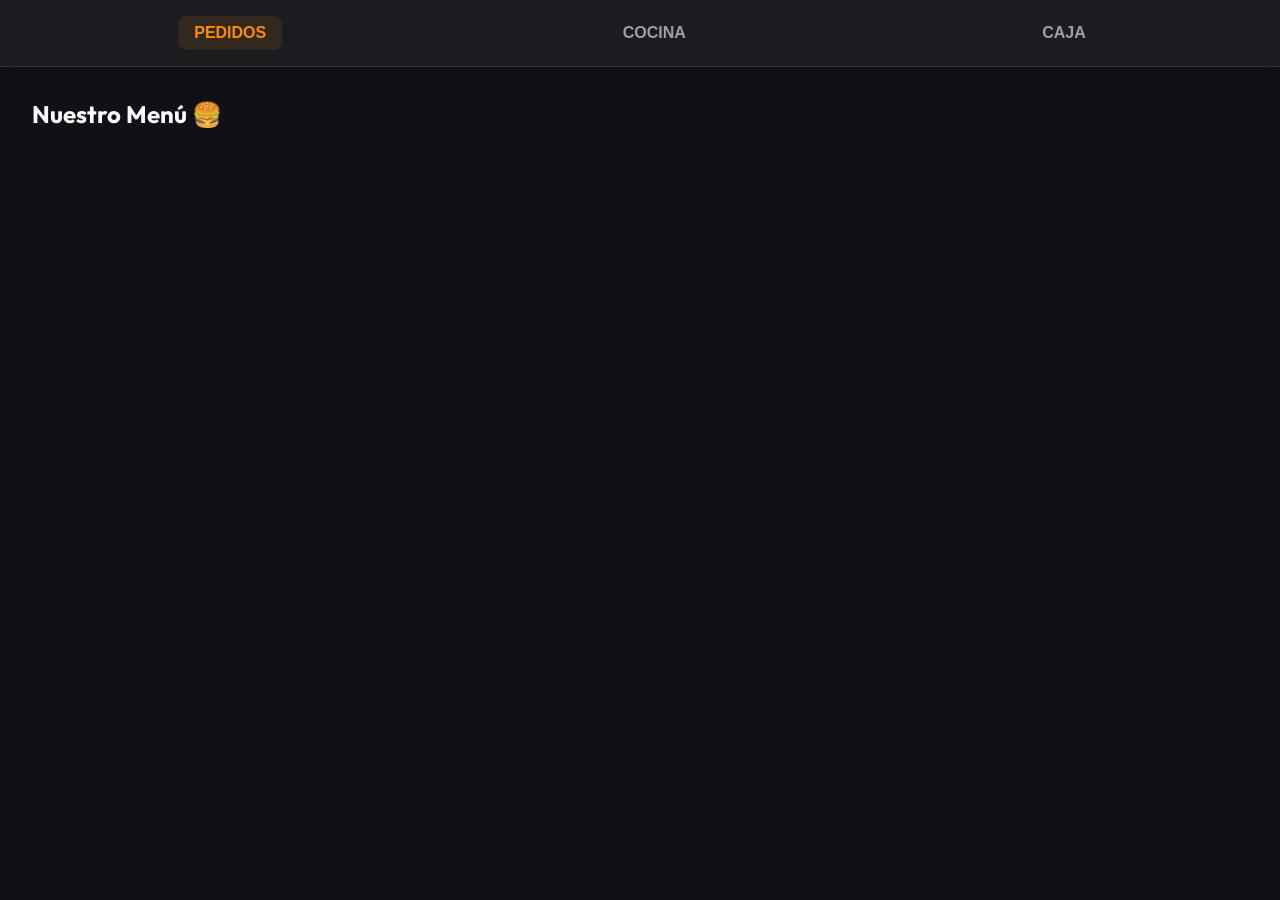
==== index.html @ 13196f46 "Initial commit: App Comida 24/7 con soporte PWA" ====
<!DOCTYPE html>
<html lang="es">
<head>
    <meta charset="UTF-8">
    <meta name="viewport" content="width=device-width, initial-scale=1.0">
    <title>Fast-Bite | Comida 24/7</title>
    <link rel="stylesheet" href="index.css">
    <link rel="manifest" href="manifest.json">
    <meta name="theme-color" content="#ff8c00">
</head>
<body>
    <div class="app-container">
        <nav>
            <button onclick="showSection('pedidos')" id="nav-pedidos" class="active">PEDIDOS</button>
            <button onclick="showSection('cocina')" id="nav-cocina">COCINA</button>
            <button onclick="showSection('caja')" id="nav-caja">CAJA</button>
        </nav>

        <!-- Sección Pedidos -->
        <section id="pedidos" class="view-section active">
            <h1 style="margin-bottom: 2rem;">Nuestro Menú 🍔</h1>
            <div id="menu-container" class="menu-grid">
                <!-- Productos se cargan aquí -->
            </div>
        </section>

        <!-- Sección Cocina -->
        <section id="cocina" class="view-section">
            <h1 style="margin-bottom: 2rem;">Pedidos en Cocina 🔥</h1>
            <div id="kitchen-container" class="kitchen-grid">
                <!-- Pedidos se cargan aquí -->
            </div>
        </section>

        <!-- Sección Caja -->
        <section id="caja" class="view-section">
            <h1 style="margin-bottom: 2rem;">Punto de Cobro 💰</h1>
            <div id="payment-container" class="kitchen-grid">
                <!-- Pedidos pendientes de pago se cargan aquí -->
            </div>
        </section>

        <!-- Carrito Flotante -->
        <div id="cart-float" class="cart-panel" style="display: none;" onclick="checkoutOrder()">
            <span>🛒 <strong id="cart-count">0</strong> productos</span>
            <span>|</span>
            <span id="cart-total">$0.00</span>
        </div>
    </div>

    <script src="app.js"></script>
</body>
</html>
---- index.css ----
@import url('https://fonts.googleapis.com/css2?family=Outfit:wght@300;400;600;800&display=swap');

:root {
    --primary: #ff8c00;
    --secondary: #ffcc00;
    --accent: #ff4500;
    --bg: #0f1115;
    --card-bg: rgba(255, 255, 255, 0.05);
    --text: #ffffff;
    --text-muted: #a0a0a0;
    --success: #00e676;
    --glass: rgba(255, 255, 255, 0.1);
    --border: rgba(255, 255, 255, 0.1);
}

* {
    margin: 0;
    padding: 0;
    box-sizing: border-box;
}

body {
    font-family: 'Outfit', sans-serif;
    background-color: var(--bg);
    color: var(--text);
    overflow-x: hidden;
}

/* Layout */
.app-container {
    display: flex;
    flex-direction: column;
    height: 100vh;
}

nav {
    display: flex;
    justify-content: space-around;
    padding: 1rem;
    background: var(--card-bg);
    backdrop-filter: blur(10px);
    border-bottom: 1px solid var(--border);
    position: sticky;
    top: 0;
    z-index: 100;
}

nav button {
    background: transparent;
    border: none;
    color: var(--text-muted);
    font-size: 1rem;
    font-weight: 600;
    cursor: pointer;
    padding: 0.5rem 1rem;
    transition: 0.3s;
    border-radius: 8px;
}

nav button.active {
    color: var(--primary);
    background: rgba(255, 140, 0, 0.1);
}

.view-section {
    flex: 1;
    padding: 2rem;
    display: none;
    animation: fadeIn 0.4s ease-out;
}

.view-section.active {
    display: block;
}

@keyframes fadeIn {
    from { opacity: 0; transform: translateY(10px); }
    to { opacity: 1; transform: translateY(0); }
}

/* Menú de Pedidos */
.menu-grid {
    display: grid;
    grid-template-columns: repeat(auto-fill, minmax(250px, 1fr));
    gap: 1.5rem;
}

.product-card {
    background: var(--card-bg);
    border-radius: 20px;
    overflow: hidden;
    border: 1px solid var(--border);
    transition: 0.3s;
    position: relative;
}

.product-card:hover {
    transform: translateY(-5px);
    border-color: var(--primary);
    box-shadow: 0 10px 30px rgba(255, 140, 0, 0.1);
}

.product-card img {
    width: 100%;
    height: 180px;
    object-fit: cover;
}

.product-info {
    padding: 1.5rem;
}

.product-info h3 {
    margin-bottom: 0.5rem;
}

.product-info p {
    color: var(--text-muted);
    font-size: 0.9rem;
    margin-bottom: 1rem;
}

.price-tag {
    font-size: 1.25rem;
    font-weight: 800;
    color: var(--secondary);
}

.btn-add {
    background: var(--primary);
    color: white;
    border: none;
    padding: 0.6rem 1rem;
    border-radius: 12px;
    cursor: pointer;
    font-weight: 600;
    float: right;
    transition: 0.2s;
}

.btn-add:hover {
    background: var(--accent);
}

/* Carrito Flotante */
.cart-panel {
    position: fixed;
    right: 20px;
    bottom: 20px;
    background: var(--primary);
    color: white;
    padding: 1rem 2rem;
    border-radius: 50px;
    box-shadow: 0 10px 40px rgba(255, 140, 0, 0.4);
    cursor: pointer;
    display: flex;
    align-items: center;
    gap: 1rem;
    z-index: 1000;
}

/* Cocina */
.kitchen-grid {
    display: grid;
    grid-template-columns: repeat(auto-fill, minmax(300px, 1fr));
    gap: 1.5rem;
}

.order-card {
    background: var(--card-bg);
    padding: 1.5rem;
    border-radius: 20px;
    border-left: 5px solid var(--primary);
}

.order-card.ready { border-left-color: var(--success); }

.order-header {
    display: flex;
    justify-content: space-between;
    margin-bottom: 1rem;
    border-bottom: 1px solid var(--border);
    padding-bottom: 0.5rem;
}

.btn-status {
    width: 100%;
    margin-top: 1rem;
    padding: 0.8rem;
    border-radius: 10px;
    border: none;
    font-weight: 700;
    cursor: pointer;
    text-transform: uppercase;
}

/* Caja */
.payment-card {
    max-width: 500px;
    margin: 0 auto;
    background: var(--card-bg);
    padding: 2rem;
    border-radius: 30px;
    border: 1px solid var(--border);
}

.currency-toggle {
    display: flex;
    gap: 1rem;
    margin-bottom: 2rem;
}

.exchange-info {
    text-align: center;
    margin-top: 1rem;
    color: var(--text-muted);
    font-size: 0.8rem;
}
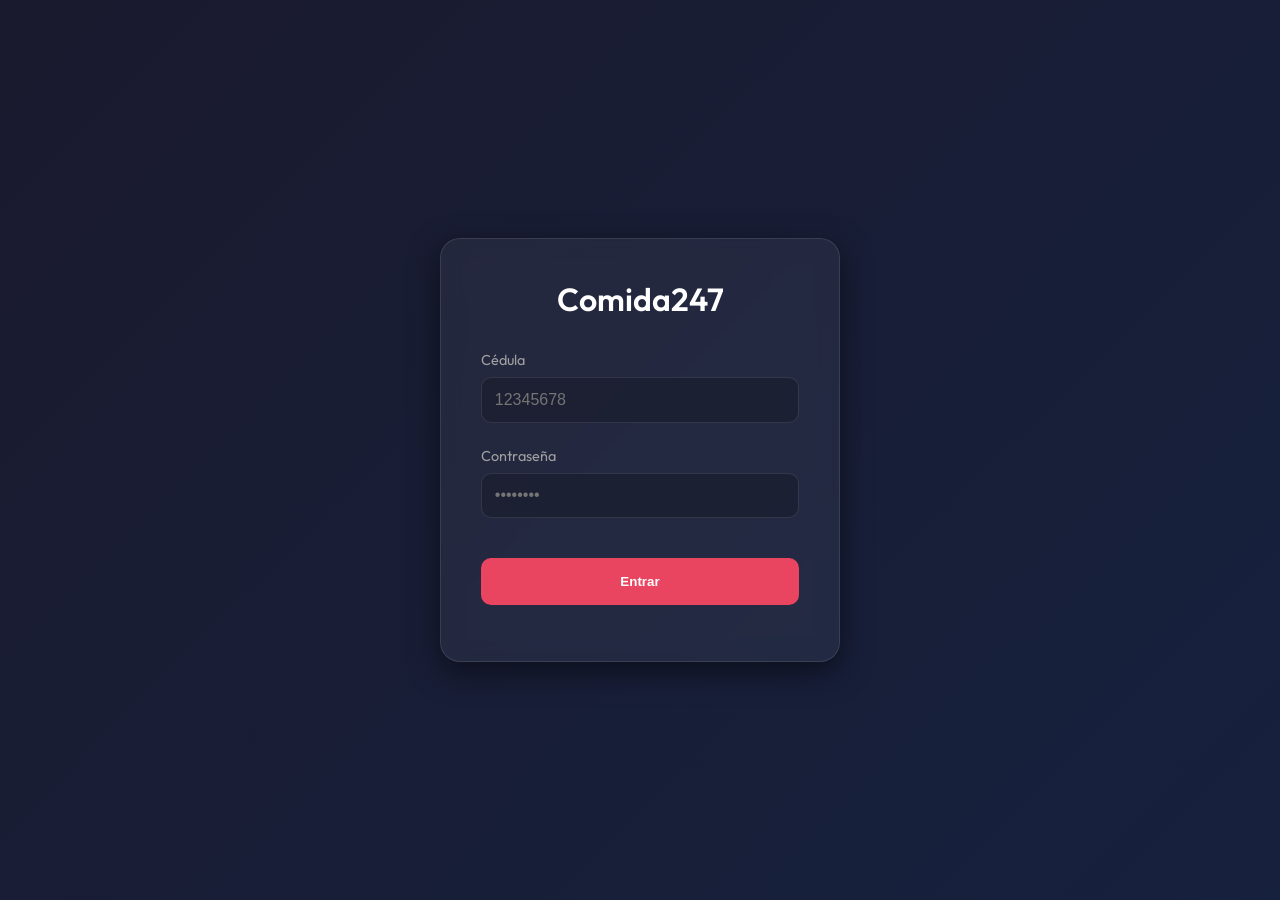
==== commit 760a95ea: "feat: implement authentication system with session management and multi-tenant access control" ====
--- a/index.html
+++ b/index.html
@@ -3,51 +3,129 @@
 <head>
     <meta charset="UTF-8">
     <meta name="viewport" content="width=device-width, initial-scale=1.0">
-    <title>Fast-Bite | Comida 24/7</title>
+    <title>Login - Comida247</title>
+    <link href="https://fonts.googleapis.com/css2?family=Outfit:wght@300;400;600&display=swap" rel="stylesheet">
     <link rel="stylesheet" href="index.css">
-    <link rel="manifest" href="manifest.json">
-    <meta name="theme-color" content="#ff8c00">
+    <style>
+        body {
+            display: flex;
+            justify-content: center;
+            align-items: center;
+            height: 100vh;
+            background: linear-gradient(135deg, #1a1a2e 0%, #16213e 100%);
+            margin: 0;
+            font-family: 'Outfit', sans-serif;
+        }
+        .login-card {
+            background: rgba(255, 255, 255, 0.05);
+            backdrop-filter: blur(10px);
+            padding: 2.5rem;
+            border-radius: 20px;
+            box-shadow: 0 10px 30px rgba(0,0,0,0.5);
+            width: 100%;
+            max-width: 400px;
+            border: 1px solid rgba(255,255,255,0.1);
+            text-align: center;
+        }
+        h1 { color: #fff; margin-bottom: 2rem; font-weight: 600; }
+        .input-group { margin-bottom: 1.5rem; text-align: left; }
+        label { display: block; color: #a0a0a0; margin-bottom: 0.5rem; font-size: 0.9rem; }
+        input, select {
+            width: 100%;
+            padding: 0.8rem;
+            border-radius: 10px;
+            border: 1px solid rgba(255,255,255,0.1);
+            background: rgba(0,0,0,0.2);
+            color: white;
+            font-size: 1rem;
+            box-sizing: border-box;
+        }
+        input:focus { outline: none; border-color: #e94560; }
+        button {
+            width: 100%;
+            padding: 1rem;
+            border: none;
+            border-radius: 10px;
+            background: #e94560;
+            color: white;
+            font-weight: 600;
+            cursor: pointer;
+            transition: all 0.3s;
+            margin-top: 1rem;
+        }
+        button:hover { background: #ff4d6d; transform: translateY(-2px); }
+        #business-select-container { display: none; margin-top: 1.5rem; }
+    </style>
 </head>
 <body>
-    <div class="app-container">
-        <nav>
-            <button onclick="showSection('pedidos')" id="nav-pedidos" class="active">PEDIDOS</button>
-            <button onclick="showSection('cocina')" id="nav-cocina">COCINA</button>
-            <button onclick="showSection('caja')" id="nav-caja">CAJA</button>
-        </nav>
-
-        <!-- Sección Pedidos -->
-        <section id="pedidos" class="view-section active">
-            <h1 style="margin-bottom: 2rem;">Nuestro Menú 🍔</h1>
-            <div id="menu-container" class="menu-grid">
-                <!-- Productos se cargan aquí -->
-            </div>
-        </section>
-
-        <!-- Sección Cocina -->
-        <section id="cocina" class="view-section">
-            <h1 style="margin-bottom: 2rem;">Pedidos en Cocina 🔥</h1>
-            <div id="kitchen-container" class="kitchen-grid">
-                <!-- Pedidos se cargan aquí -->
-            </div>
-        </section>
-
-        <!-- Sección Caja -->
-        <section id="caja" class="view-section">
-            <h1 style="margin-bottom: 2rem;">Punto de Cobro 💰</h1>
-            <div id="payment-container" class="kitchen-grid">
-                <!-- Pedidos pendientes de pago se cargan aquí -->
-            </div>
-        </section>
-
-        <!-- Carrito Flotante -->
-        <div id="cart-float" class="cart-panel" style="display: none;" onclick="checkoutOrder()">
-            <span>🛒 <strong id="cart-count">0</strong> productos</span>
-            <span>|</span>
-            <span id="cart-total">$0.00</span>
+    <div class="login-card" id="login-form">
+        <h1>Comida247</h1>
+        <div class="input-group">
+            <label>Cédula</label>
+            <input type="text" id="cedula" placeholder="12345678">
         </div>
+        <div class="input-group">
+            <label>Contraseña</label>
+            <input type="password" id="password" placeholder="••••••••">
+        </div>
+        <button onclick="handleLogin()">Entrar</button>
+        <p id="error" style="color: #ff4d6d; margin-top: 1rem; font-size: 0.9rem;"></p>
     </div>
 
-    <script src="app.js"></script>
+    <div class="login-card" id="business-form" style="display: none;">
+        <h1>Seleccionar Negocio</h1>
+        <div class="input-group">
+            <label>Negocio disponible</label>
+            <select id="business-id"></select>
+        </div>
+        <button onclick="handleSelectBusiness()">Continuar</button>
+    </div>
+
+    <script>
+        async function handleLogin() {
+            const cedula = document.getElementById('cedula').value;
+            const password = document.getElementById('password').value;
+            const error = document.getElementById('error');
+
+            const res = await fetch('auth.php?action=login', {
+                method: 'POST',
+                body: JSON.stringify({ cedula, password })
+            });
+            const data = await res.json();
+
+            if (data.success) {
+                if (data.businesses.length === 0) {
+                    error.innerText = "No tienes negocios asignados.";
+                    return;
+                }
+                
+                // Si solo tiene uno, seleccionarlo automáticamente (opcional, mejor dejar elegir)
+                const select = document.getElementById('business-id');
+                select.innerHTML = data.businesses.map(b => `<option value="${b.id}">${b.name}</option>`).join('');
+                
+                document.getElementById('login-form').style.display = 'none';
+                document.getElementById('business-form').style.display = 'block';
+            } else {
+                error.innerText = data.error;
+            }
+        }
+
+        async function handleSelectBusiness() {
+            const business_id = document.getElementById('business-id').value;
+            const res = await fetch('auth.php?action=select_business', {
+                method: 'POST',
+                body: JSON.stringify({ business_id })
+            });
+            const data = await res.json();
+            if (data.success) {
+                window.location.href = 'app.html';
+            }
+        }
+
+        // Verificar si ya está logueado
+        fetch('auth.php?action=check').then(r => r.json()).then(data => {
+            if (data.logged_in && data.business_id) window.location.href = 'app.html';
+        });
+    </script>
 </body>
 </html>
--- a/index.css
+++ b/index.css
@@ -3,12 +3,13 @@
 :root {
     --primary: #ff8c00;
     --secondary: #ffcc00;
-    --accent: #ff4500;
+    --accent: #e94560;
     --bg: #0f1115;
     --card-bg: rgba(255, 255, 255, 0.05);
     --text: #ffffff;
     --text-muted: #a0a0a0;
     --success: #00e676;
+    --danger: #ff4d6d;
     --glass: rgba(255, 255, 255, 0.1);
     --border: rgba(255, 255, 255, 0.1);
 }
@@ -27,16 +28,11 @@
 }
 
 /* Layout */
-.app-container {
-    display: flex;
-    flex-direction: column;
-    height: 100vh;
-}
-
 nav {
     display: flex;
-    justify-content: space-around;
-    padding: 1rem;
+    justify-content: space-between;
+    align-items: center;
+    padding: 1rem 2rem;
     background: var(--card-bg);
     backdrop-filter: blur(10px);
     border-bottom: 1px solid var(--border);
@@ -45,11 +41,15 @@
     z-index: 100;
 }
 
+.nav-brand { font-size: 1.5rem; font-weight: 800; color: var(--primary); }
+
+.nav-links { display: flex; gap: 1rem; }
+
 nav button {
     background: transparent;
     border: none;
     color: var(--text-muted);
-    font-size: 1rem;
+    font-size: 0.9rem;
     font-weight: 600;
     cursor: pointer;
     padding: 0.5rem 1rem;
@@ -62,157 +62,244 @@
     background: rgba(255, 140, 0, 0.1);
 }
 
+.btn-logout { color: var(--danger) !important; }
+
 .view-section {
-    flex: 1;
     padding: 2rem;
     display: none;
     animation: fadeIn 0.4s ease-out;
 }
 
-.view-section.active {
-    display: block;
-}
+.view-section.active { display: block; }
 
 @keyframes fadeIn {
     from { opacity: 0; transform: translateY(10px); }
     to { opacity: 1; transform: translateY(0); }
 }
 
-/* Menú de Pedidos */
-.menu-grid {
+.grid-container {
     display: grid;
-    grid-template-columns: repeat(auto-fill, minmax(250px, 1fr));
-    gap: 1.5rem;
-}
-
+    grid-template-columns: repeat(auto-fill, minmax(350px, 1fr));
+    gap: 2rem;
+}
+
+/* Product Cards */
 .product-card {
     background: var(--card-bg);
     border-radius: 20px;
     overflow: hidden;
     border: 1px solid var(--border);
     transition: 0.3s;
-    position: relative;
 }
 
 .product-card:hover {
     transform: translateY(-5px);
     border-color: var(--primary);
-    box-shadow: 0 10px 30px rgba(255, 140, 0, 0.1);
-}
-
-.product-card img {
-    width: 100%;
-    height: 180px;
-    object-fit: cover;
-}
-
-.product-info {
-    padding: 1.5rem;
-}
-
-.product-info h3 {
-    margin-bottom: 0.5rem;
-}
-
-.product-info p {
-    color: var(--text-muted);
-    font-size: 0.9rem;
-    margin-bottom: 1rem;
-}
-
-.price-tag {
-    font-size: 1.25rem;
-    font-weight: 800;
-    color: var(--secondary);
-}
+}
+
+.product-card img { width: 100%; height: 180px; object-fit: cover; }
+
+.product-info { padding: 1.5rem; }
+
+.product-info h3 { margin-bottom: 0.5rem; }
+
+.product-info p { color: var(--text-muted); font-size: 0.9rem; margin-bottom: 1.5rem; }
+
+.price-tag { font-size: 1.25rem; font-weight: 800; color: var(--secondary); }
 
 .btn-add {
     background: var(--primary);
     color: white;
     border: none;
-    padding: 0.6rem 1rem;
+    padding: 0.6rem 1.2rem;
     border-radius: 12px;
     cursor: pointer;
     font-weight: 600;
-    float: right;
-    transition: 0.2s;
-}
-
-.btn-add:hover {
-    background: var(--accent);
-}
-
-/* Carrito Flotante */
-.cart-panel {
+}
+
+/* Cart Float */
+.cart-float {
     position: fixed;
-    right: 20px;
-    bottom: 20px;
+    bottom: 2rem;
+    left: 50%;
+    transform: translateX(-50%);
     background: var(--primary);
-    color: white;
     padding: 1rem 2rem;
     border-radius: 50px;
     box-shadow: 0 10px 40px rgba(255, 140, 0, 0.4);
-    cursor: pointer;
+    display: none;
+    align-items: center;
+    gap: 2rem;
+    z-index: 1000;
+    animation: slideUp 0.3s ease-out;
+}
+
+@keyframes slideUp { from { bottom: -50px; } to { bottom: 2rem; } }
+
+.btn-checkout {
+    background: white;
+    color: var(--primary);
+    border: none;
+    padding: 0.5rem 1.5rem;
+    border-radius: 25px;
+    font-weight: 800;
+    cursor: pointer;
+}
+
+/* Modals */
+.modal {
+    position: fixed;
+    top: 0; left: 0; width: 100%; height: 100%;
+    background: rgba(0,0,0,0.8);
+    display: none;
+    justify-content: center;
+    align-items: center;
+    z-index: 2000;
+}
+
+.modal-content {
+    background: #1a1c23;
+    padding: 2.5rem;
+    border-radius: 25px;
+    width: 90%;
+    max-width: 500px;
+    border: 1px solid var(--border);
+}
+
+.modal-content h3 { margin-bottom: 1.5rem; color: var(--primary); }
+
+textarea {
+    width: 100%;
+    height: 80px;
+    background: rgba(0,0,0,0.2);
+    border: 1px solid var(--border);
+    color: white;
+    padding: 1rem;
+    border-radius: 10px;
+    margin: 1rem 0;
+    font-family: inherit;
+}
+
+.modal-actions { display: flex; gap: 1rem; margin-top: 1.5rem; }
+
+.modal-actions button {
+    flex: 1;
+    padding: 1rem;
+    border-radius: 12px;
+    border: none;
+    font-weight: 700;
+    cursor: pointer;
+}
+
+.btn-cancel { background: rgba(255,255,255,0.05); color: white; }
+
+.btn-confirm { background: var(--primary); color: white; }
+
+/* Admin Lists */
+.admin-list { margin-top: 1rem; }
+
+.order-card {
+    background: #1e222d;
+    padding: 2rem;
+    border-radius: 25px;
+    border-left: 10px solid var(--primary);
+    box-shadow: 0 10px 30px rgba(0,0,0,0.3);
     display: flex;
-    align-items: center;
+    flex-direction: column;
     gap: 1rem;
-    z-index: 1000;
-}
-
-/* Cocina */
-.kitchen-grid {
-    display: grid;
-    grid-template-columns: repeat(auto-fill, minmax(300px, 1fr));
-    gap: 1.5rem;
-}
-
-.order-card {
-    background: var(--card-bg);
-    padding: 1.5rem;
-    border-radius: 20px;
-    border-left: 5px solid var(--primary);
-}
-
+}
+
+.order-card.preparing { border-left-color: var(--secondary); background: rgba(255, 204, 0, 0.05); }
 .order-card.ready { border-left-color: var(--success); }
 
 .order-header {
     display: flex;
     justify-content: space-between;
-    margin-bottom: 1rem;
-    border-bottom: 1px solid var(--border);
-    padding-bottom: 0.5rem;
-}
+    align-items: center;
+    border-bottom: 2px solid var(--border);
+    padding-bottom: 1rem;
+    font-size: 1.2rem;
+}
+
+.order-details { font-size: 1.1rem; line-height: 1.6; }
 
 .btn-status {
     width: 100%;
-    margin-top: 1rem;
+    margin-top: auto;
+    padding: 1.2rem;
+    border-radius: 15px;
+    border: none;
+    font-weight: 800;
+    font-size: 1.1rem;
+    cursor: pointer;
+    text-transform: uppercase;
+    transition: 0.2s;
+}
+
+.btn-status:active { transform: scale(0.95); }
+
+.admin-item {
+    background: var(--card-bg);
+    padding: 1rem;
+    border-radius: 12px;
+    margin-bottom: 0.5rem;
+    display: flex;
+    justify-content: space-between;
+    align-items: center;
+}
+
+.admin-item button {
+    background: var(--glass);
+    color: var(--primary);
+    border: 1px solid var(--primary);
+    padding: 0.3rem 0.8rem;
+    border-radius: 5px;
+    cursor: pointer;
+}
+/* Toast Notifications */
+.toast-notification {
+    position: fixed;
+    top: 20px;
+    right: 20px;
+    background: var(--accent);
+    color: white;
+    padding: 1rem 2rem;
+    border-radius: 12px;
+    box-shadow: 0 10px 30px rgba(233, 69, 96, 0.3);
+    z-index: 9999;
+    font-weight: 700;
+    animation: slideInRight 0.5s ease-out;
+}
+
+@keyframes slideInRight {
+    from { transform: translateX(100%); opacity: 0; }
+    to { transform: translateX(0); opacity: 1; }
+}
+
+/* Extra Options */
+.extras-list { display: grid; grid-template-columns: 1fr 1fr; gap: 0.5rem; }
+
+.extra-option {
     padding: 0.8rem;
+    background: var(--glass);
     border-radius: 10px;
-    border: none;
-    font-weight: 700;
-    cursor: pointer;
-    text-transform: uppercase;
-}
-
-/* Caja */
-.payment-card {
-    max-width: 500px;
-    margin: 0 auto;
-    background: var(--card-bg);
-    padding: 2rem;
-    border-radius: 30px;
-    border: 1px solid var(--border);
-}
-
-.currency-toggle {
-    display: flex;
-    gap: 1rem;
-    margin-bottom: 2rem;
-}
-
-.exchange-info {
+    cursor: pointer;
     text-align: center;
-    margin-top: 1rem;
-    color: var(--text-muted);
-    font-size: 0.8rem;
-}
+    border: 1px solid transparent;
+}
+
+.extra-option.selected { border-color: var(--primary); background: rgba(255, 140, 0, 0.1); }
+
+.checkout-item {
+    background: rgba(255,255,255,0.02);
+    padding: 1rem;
+    border-radius: 12px;
+    margin-bottom: 0.8rem;
+}
+
+.extras-preview { font-size: 0.8rem; color: var(--text-muted); margin-top: 0.2rem; }
+
+.btn-small { padding: 0.3rem 0.6rem; font-size: 0.75rem; border-radius: 5px; cursor: pointer; border: none; }
+
+/* Cocina Card Extras */
+.order-card .obs { background: rgba(233, 69, 96, 0.1); color: var(--accent); padding: 0.5rem; border-radius: 8px; margin-top: 1rem; font-size: 0.85rem; }
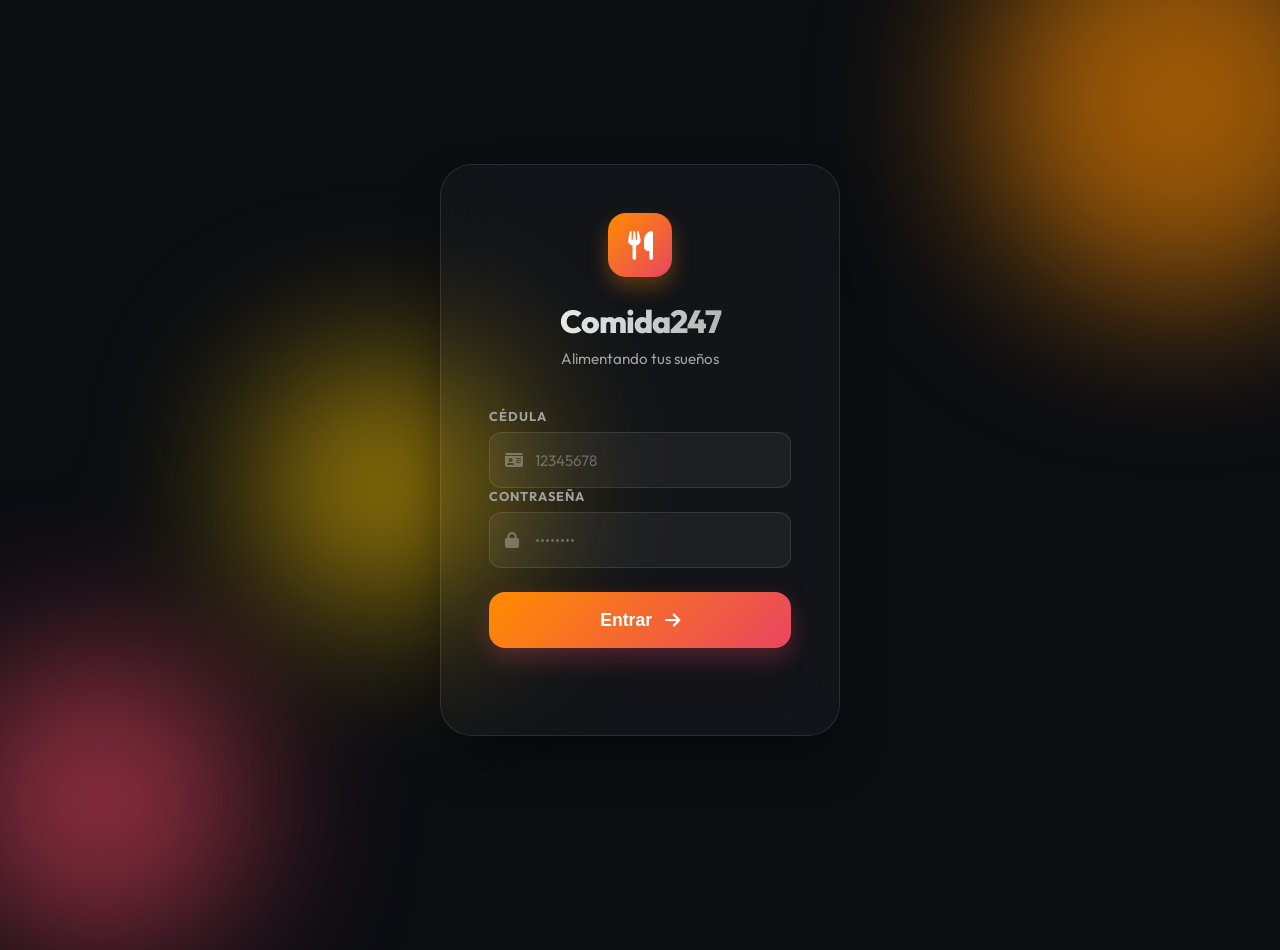
==== commit a55a7e19: "feat: overhaul UI with modern login page, custom scrollbars, and enhanced modal design." ====
--- a/index.html
+++ b/index.html
@@ -4,114 +4,134 @@
     <meta charset="UTF-8">
     <meta name="viewport" content="width=device-width, initial-scale=1.0">
     <title>Login - Comida247</title>
-    <link href="https://fonts.googleapis.com/css2?family=Outfit:wght@300;400;600&display=swap" rel="stylesheet">
+    <link href="https://fonts.googleapis.com/css2?family=Outfit:wght@300;400;600;800&display=swap" rel="stylesheet">
     <link rel="stylesheet" href="index.css">
-    <style>
-        body {
-            display: flex;
-            justify-content: center;
-            align-items: center;
-            height: 100vh;
-            background: linear-gradient(135deg, #1a1a2e 0%, #16213e 100%);
-            margin: 0;
-            font-family: 'Outfit', sans-serif;
-        }
-        .login-card {
-            background: rgba(255, 255, 255, 0.05);
-            backdrop-filter: blur(10px);
-            padding: 2.5rem;
-            border-radius: 20px;
-            box-shadow: 0 10px 30px rgba(0,0,0,0.5);
-            width: 100%;
-            max-width: 400px;
-            border: 1px solid rgba(255,255,255,0.1);
-            text-align: center;
-        }
-        h1 { color: #fff; margin-bottom: 2rem; font-weight: 600; }
-        .input-group { margin-bottom: 1.5rem; text-align: left; }
-        label { display: block; color: #a0a0a0; margin-bottom: 0.5rem; font-size: 0.9rem; }
-        input, select {
-            width: 100%;
-            padding: 0.8rem;
-            border-radius: 10px;
-            border: 1px solid rgba(255,255,255,0.1);
-            background: rgba(0,0,0,0.2);
-            color: white;
-            font-size: 1rem;
-            box-sizing: border-box;
-        }
-        input:focus { outline: none; border-color: #e94560; }
-        button {
-            width: 100%;
-            padding: 1rem;
-            border: none;
-            border-radius: 10px;
-            background: #e94560;
-            color: white;
-            font-weight: 600;
-            cursor: pointer;
-            transition: all 0.3s;
-            margin-top: 1rem;
-        }
-        button:hover { background: #ff4d6d; transform: translateY(-2px); }
-        #business-select-container { display: none; margin-top: 1.5rem; }
-    </style>
+    <link rel="stylesheet" href="https://cdnjs.cloudflare.com/ajax/libs/font-awesome/6.4.0/css/all.min.css">
 </head>
-<body>
-    <div class="login-card" id="login-form">
-        <h1>Comida247</h1>
-        <div class="input-group">
-            <label>Cédula</label>
-            <input type="text" id="cedula" placeholder="12345678">
-        </div>
-        <div class="input-group">
-            <label>Contraseña</label>
-            <input type="password" id="password" placeholder="••••••••">
-        </div>
-        <button onclick="handleLogin()">Entrar</button>
-        <p id="error" style="color: #ff4d6d; margin-top: 1rem; font-size: 0.9rem;"></p>
+<body class="login-page">
+    <!-- Fondo Animado -->
+    <div class="bg-blobs">
+        <div class="blob blob-1"></div>
+        <div class="blob blob-2"></div>
+        <div class="blob blob-3"></div>
     </div>
 
-    <div class="login-card" id="business-form" style="display: none;">
-        <h1>Seleccionar Negocio</h1>
-        <div class="input-group">
-            <label>Negocio disponible</label>
-            <select id="business-id"></select>
+    <main class="login-container">
+        <!-- Formulario de Login -->
+        <div class="login-card" id="login-form">
+            <div class="brand">
+                <div class="logo-icon">
+                    <i class="fas fa-utensils"></i>
+                </div>
+                <h1>Comida247</h1>
+                <p>Alimentando tus sueños</p>
+            </div>
+
+            <div class="input-group">
+                <label for="cedula">Cédula</label>
+                <div class="input-wrapper">
+                    <i class="fas fa-id-card"></i>
+                    <input type="text" id="cedula" placeholder="12345678" autocomplete="username">
+                </div>
+            </div>
+
+            <div class="input-group">
+                <label for="password">Contraseña</label>
+                <div class="input-wrapper">
+                    <i class="fas fa-lock"></i>
+                    <input type="password" id="password" placeholder="••••••••" autocomplete="current-password">
+                </div>
+            </div>
+
+            <button class="btn-login" onclick="handleLogin()">
+                <span>Entrar</span>
+                <i class="fas fa-arrow-right"></i>
+            </button>
+            
+            <p id="error" class="error-msg"></p>
         </div>
-        <button onclick="handleSelectBusiness()">Continuar</button>
-    </div>
+
+        <!-- Selección de Negocio -->
+        <div class="login-card" id="business-form" style="display: none;">
+            <div class="brand">
+                <div class="logo-icon">
+                    <i class="fas fa-store"></i>
+                </div>
+                <h1>Bienvenido</h1>
+                <p>Selecciona un negocio para continuar</p>
+            </div>
+
+            <div class="input-group">
+                <label for="business-id">Negocio disponible</label>
+                <div class="input-wrapper">
+                    <i class="fas fa-shop"></i>
+                    <select id="business-id"></select>
+                </div>
+            </div>
+
+            <button class="btn-login" onclick="handleSelectBusiness()">
+                <span>Continuar</span>
+                <i class="fas fa-check"></i>
+            </button>
+        </div>
+    </main>
 
     <script>
         async function handleLogin() {
             const cedula = document.getElementById('cedula').value;
             const password = document.getElementById('password').value;
             const error = document.getElementById('error');
+            const btn = document.querySelector('#login-form .btn-login');
+            const icon = btn.querySelector('i');
 
-            const res = await fetch('auth.php?action=login', {
-                method: 'POST',
-                body: JSON.stringify({ cedula, password })
-            });
-            const data = await res.json();
+            if (!cedula || !password) {
+                error.innerText = "Por favor, completa todos los campos.";
+                return;
+            }
 
-            if (data.success) {
-                if (data.businesses.length === 0) {
-                    error.innerText = "No tienes negocios asignados.";
-                    return;
+            btn.classList.add('loading');
+            icon.className = 'fas fa-circle-notch fa-spin';
+            
+            try {
+                const res = await fetch('auth.php?action=login', {
+                    method: 'POST',
+                    body: JSON.stringify({ cedula, password })
+                });
+                const data = await res.json();
+
+                if (data.success) {
+                    if (data.businesses.length === 0) {
+                        error.innerText = "No tienes negocios asignados.";
+                        btn.classList.remove('loading');
+                        icon.className = 'fas fa-arrow-right';
+                        return;
+                    }
+                    
+                    const select = document.getElementById('business-id');
+                    select.innerHTML = data.businesses.map(b => `<option value="${b.id}">${b.name}</option>`).join('');
+                    
+                    document.getElementById('login-form').style.display = 'none';
+                    document.getElementById('business-form').style.display = 'block';
+                } else {
+                    error.innerText = data.error || "Error de autenticación";
+                    btn.classList.remove('loading');
+                    icon.className = 'fas fa-arrow-right';
                 }
-                
-                // Si solo tiene uno, seleccionarlo automáticamente (opcional, mejor dejar elegir)
-                const select = document.getElementById('business-id');
-                select.innerHTML = data.businesses.map(b => `<option value="${b.id}">${b.name}</option>`).join('');
-                
-                document.getElementById('login-form').style.display = 'none';
-                document.getElementById('business-form').style.display = 'block';
-            } else {
-                error.innerText = data.error;
+            } catch (e) {
+                error.innerText = "Error de conexión con el servidor.";
+                btn.classList.remove('loading');
+                icon.className = 'fas fa-arrow-right';
             }
         }
 
         async function handleSelectBusiness() {
             const business_id = document.getElementById('business-id').value;
+            const btn = document.querySelector('#business-form .btn-login');
+            const icon = btn.querySelector('i');
+            
+            btn.classList.add('loading');
+            icon.className = 'fas fa-circle-notch fa-spin';
+
             const res = await fetch('auth.php?action=select_business', {
                 method: 'POST',
                 body: JSON.stringify({ business_id })
@@ -119,6 +139,9 @@
             const data = await res.json();
             if (data.success) {
                 window.location.href = 'app.html';
+            } else {
+                btn.classList.remove('loading');
+                icon.className = 'fas fa-check';
             }
         }
 
@@ -129,3 +152,4 @@
     </script>
 </body>
 </html>
+
--- a/index.css
+++ b/index.css
@@ -10,9 +10,228 @@
     --text-muted: #a0a0a0;
     --success: #00e676;
     --danger: #ff4d6d;
-    --glass: rgba(255, 255, 255, 0.1);
+    --danger-glass: rgba(255, 77, 109, 0.1);
+    --glass: rgba(255, 255, 255, 0.05);
     --border: rgba(255, 255, 255, 0.1);
-}
+    --input-bg: rgba(255, 255, 255, 0.03);
+    --login-bg: #0b0d11;
+}
+
+/* Scrollbar Global */
+::-webkit-scrollbar {
+    width: 10px;
+}
+::-webkit-scrollbar-track {
+    background: var(--bg);
+}
+::-webkit-scrollbar-thumb {
+    background: var(--glass);
+    border-radius: 5px;
+    border: 2px solid var(--bg);
+}
+::-webkit-scrollbar-thumb:hover {
+    background: var(--border);
+}
+
+/* Login Page Specific Styles */
+.login-page {
+    background-color: var(--login-bg);
+    height: 100vh;
+    width: 100vw;
+    display: flex;
+    justify-content: center;
+    align-items: center;
+    overflow: hidden;
+    position: relative;
+}
+
+.bg-blobs {
+    position: absolute;
+    width: 100%;
+    height: 100%;
+    top: 0;
+    left: 0;
+    z-index: 1;
+    filter: blur(80px);
+}
+
+.blob {
+    position: absolute;
+    border-radius: 50%;
+    opacity: 0.6;
+    animation: move 20s infinite alternate;
+}
+
+.blob-1 {
+    width: 400px;
+    height: 400px;
+    background: var(--primary);
+    top: -100px;
+    right: -100px;
+    animation-duration: 25s;
+}
+
+.blob-2 {
+    width: 300px;
+    height: 300px;
+    background: var(--accent);
+    bottom: -50px;
+    left: -50px;
+    animation-duration: 30s;
+    animation-delay: -5s;
+}
+
+.blob-3 {
+    width: 250px;
+    height: 250px;
+    background: var(--secondary);
+    top: 40%;
+    left: 20%;
+    animation-duration: 20s;
+    animation-delay: -10s;
+}
+
+@keyframes move {
+    from { transform: translate(0, 0) rotate(0deg) scale(1); }
+    to { transform: translate(100px, 100px) rotate(360deg) scale(1.2); }
+}
+
+.login-container {
+    position: relative;
+    z-index: 10;
+    width: 100%;
+    max-width: 440px;
+    padding: 20px;
+}
+
+.login-card {
+    background: rgba(255, 255, 255, 0.03);
+    backdrop-filter: blur(25px);
+    -webkit-backdrop-filter: blur(25px);
+    border: 1px solid rgba(255, 255, 255, 0.1);
+    border-radius: 32px;
+    padding: 3rem;
+    box-shadow: 0 25px 50px -12px rgba(0, 0, 0, 0.5);
+    animation: cardEntrance 0.8s cubic-bezier(0.16, 1, 0.3, 1);
+}
+
+@keyframes cardEntrance {
+    from { opacity: 0; transform: translateY(30px) scale(0.95); }
+    to { opacity: 1; transform: translateY(0) scale(1); }
+}
+
+.brand {
+    text-align: center;
+    margin-bottom: 2.5rem;
+}
+
+.logo-icon {
+    width: 64px;
+    height: 64px;
+    background: linear-gradient(135deg, var(--primary), var(--accent));
+    border-radius: 18px;
+    display: flex;
+    align-items: center;
+    justify-content: center;
+    margin: 0 auto 1.5rem;
+    font-size: 1.8rem;
+    color: white;
+    box-shadow: 0 10px 20px rgba(255, 140, 0, 0.3);
+}
+
+.brand h1 {
+    font-size: 2rem;
+    font-weight: 800;
+    letter-spacing: -1px;
+    margin-bottom: 0.5rem;
+    background: linear-gradient(to right, #fff, #a0a0a0);
+    -webkit-background-clip: text;
+    -webkit-text-fill-color: transparent;
+}
+
+.brand p {
+    color: var(--text-muted);
+    font-size: 0.95rem;
+}
+
+.input-wrapper {
+    position: relative;
+    margin-top: 0.5rem;
+}
+
+.input-wrapper i {
+    position: absolute;
+    left: 1rem;
+    top: 50%;
+    transform: translateY(-50%);
+    color: rgba(255, 255, 255, 0.3);
+    transition: 0.3s;
+}
+
+.input-wrapper input, 
+.input-wrapper select {
+    padding-left: 2.8rem;
+    height: 56px;
+    background: rgba(255, 255, 255, 0.05);
+    border: 1px solid rgba(255, 255, 255, 0.1);
+}
+
+.input-wrapper input:focus + i,
+.input-wrapper select:focus + i {
+    color: var(--primary);
+}
+
+.btn-login {
+    width: 100%;
+    height: 56px;
+    background: linear-gradient(135deg, var(--primary), var(--accent));
+    border: none;
+    border-radius: 16px;
+    color: white;
+    font-weight: 700;
+    font-size: 1.1rem;
+    cursor: pointer;
+    margin-top: 1.5rem;
+    display: flex;
+    align-items: center;
+    justify-content: center;
+    gap: 0.8rem;
+    transition: all 0.3s cubic-bezier(0.4, 0, 0.2, 1);
+    box-shadow: 0 10px 25px rgba(233, 69, 96, 0.3);
+}
+
+.btn-login:hover {
+    transform: translateY(-2px);
+    box-shadow: 0 15px 30px rgba(233, 69, 96, 0.4);
+    filter: brightness(1.1);
+}
+
+.btn-login:active {
+    transform: scale(0.98);
+}
+
+.btn-login.loading {
+    opacity: 0.8;
+    cursor: wait;
+}
+
+.btn-login.loading i {
+    animation: spin 1s linear infinite;
+}
+
+@keyframes spin {
+    from { transform: rotate(0deg); }
+    to { transform: rotate(360deg); }
+}
+
+.error-msg {
+    color: var(--danger);
+    font-size: 0.9rem;
+    margin-top: 1.2rem;
+    text-align: center;
+    min-height: 1.2rem;
+}
+
 
 * {
     margin: 0;
@@ -108,14 +327,29 @@
 .price-tag { font-size: 1.25rem; font-weight: 800; color: var(--secondary); }
 
 .btn-add {
-    background: var(--primary);
+    background: linear-gradient(135deg, var(--primary), #ffb700);
     color: white;
     border: none;
-    padding: 0.6rem 1.2rem;
+    padding: 0.7rem 1.4rem;
     border-radius: 12px;
     cursor: pointer;
-    font-weight: 600;
-}
+    font-weight: 700;
+    transition: all 0.3s cubic-bezier(0.4, 0, 0.2, 1);
+    box-shadow: 0 4px 15px rgba(255, 140, 0, 0.2);
+    display: flex;
+    align-items: center;
+    gap: 0.5rem;
+}
+
+.btn-add:hover {
+    transform: translateY(-2px) scale(1.02);
+    box-shadow: 0 6px 20px rgba(255, 140, 0, 0.3);
+}
+
+.btn-add:active {
+    transform: translateY(0) scale(0.98);
+}
+
 
 /* Cart Float */
 .cart-float {
@@ -159,41 +393,140 @@
 
 .modal-content {
     background: #1a1c23;
-    padding: 2.5rem;
+    padding: 2rem;
     border-radius: 25px;
-    width: 90%;
+    width: 95%;
     max-width: 500px;
+    max-height: 90vh;
+    overflow-y: auto;
     border: 1px solid var(--border);
+    position: relative;
+    box-shadow: 0 20px 60px rgba(0,0,0,0.8);
+}
+
+.modal-header {
+    display: flex;
+    justify-content: space-between;
+    align-items: center;
+    margin-bottom: 2rem;
+}
+
+.btn-close {
+    background: rgba(255, 255, 255, 0.05);
+    border: 1px solid var(--border);
+    color: var(--text-muted);
+    width: 36px;
+    height: 36px;
+    border-radius: 10px;
+    display: flex;
+    align-items: center;
+    justify-content: center;
+    cursor: pointer;
+    font-size: 1.2rem;
+    transition: all 0.3s;
+}
+
+.btn-close:hover {
+    background: var(--danger);
+    color: white;
+    border-color: var(--danger);
+    transform: rotate(90deg);
+}
+
+/* Personalizar barra de desplazamiento del modal */
+.modal-content::-webkit-scrollbar {
+    width: 6px;
+}
+.modal-content::-webkit-scrollbar-thumb {
+    background: var(--border);
+    border-radius: 10px;
 }
 
 .modal-content h3 { margin-bottom: 1.5rem; color: var(--primary); }
 
 textarea {
     width: 100%;
-    height: 80px;
-    background: rgba(0,0,0,0.2);
+    height: 90px;
+    background: rgba(255, 255, 255, 0.03);
     border: 1px solid var(--border);
     color: white;
     padding: 1rem;
-    border-radius: 10px;
+    border-radius: 15px;
     margin: 1rem 0;
     font-family: inherit;
-}
-
-.modal-actions { display: flex; gap: 1rem; margin-top: 1.5rem; }
+    resize: none;
+    transition: border-color 0.3s;
+}
+
+textarea:focus {
+    outline: none;
+    border-color: var(--primary);
+    background: rgba(255, 255, 255, 0.05);
+}
+
+
+.modal-actions { 
+    display: flex; 
+    gap: 1rem; 
+    margin-top: 2rem; 
+}
 
 .modal-actions button {
     flex: 1;
-    padding: 1rem;
-    border-radius: 12px;
+    padding: 1.1rem;
+    border-radius: 16px;
     border: none;
     font-weight: 700;
-    cursor: pointer;
-}
-
-.btn-cancel { background: rgba(255,255,255,0.05); color: white; }
-
-.btn-confirm { background: var(--primary); color: white; }
+    font-size: 1rem;
+    cursor: pointer;
+    transition: all 0.3s ease;
+    display: flex;
+    justify-content: center;
+    align-items: center;
+    gap: 0.5rem;
+}
+
+.btn-cancel { 
+    background: rgba(255, 255, 255, 0.08); 
+    color: white; 
+}
+
+.btn-cancel:hover {
+    background: rgba(255, 255, 255, 0.12);
+    transform: translateY(-2px);
+}
+
+.btn-confirm { 
+    background: linear-gradient(135deg, var(--primary), #ff6f00); 
+    color: white;
+    box-shadow: 0 8px 25px rgba(255, 140, 0, 0.2);
+}
+
+.btn-confirm:hover {
+    transform: translateY(-2px);
+    box-shadow: 0 12px 30px rgba(255, 140, 0, 0.3);
+}
+
+.btn-confirm:active {
+    transform: scale(0.98);
+}
+
+/* Adaptive for Mobile */
+@media (max-width: 600px) {
+    .modal-actions {
+        flex-direction: column-reverse;
+    }
+    
+    .modal-content {
+        padding: 1.5rem;
+        margin: 1rem;
+    }
+    
+    .btn-checkout {
+        width: 100%;
+    }
+}
+
 
 /* Admin Lists */
 .admin-list { margin-top: 1rem; }
@@ -239,22 +572,37 @@
 .btn-status:active { transform: scale(0.95); }
 
 .admin-item {
-    background: var(--card-bg);
-    padding: 1rem;
-    border-radius: 12px;
-    margin-bottom: 0.5rem;
+    background: rgba(255, 255, 255, 0.03);
+    padding: 1.2rem 1.5rem;
+    border-radius: 16px;
+    margin-bottom: 0.8rem;
     display: flex;
     justify-content: space-between;
     align-items: center;
+    border: 1px solid var(--border);
+    transition: all 0.3s;
+}
+
+.admin-item:hover {
+    background: rgba(255, 255, 255, 0.05);
+    border-color: var(--primary);
+    transform: translateX(5px);
 }
 
 .admin-item button {
-    background: var(--glass);
+    background: rgba(255, 140, 0, 0.1);
     color: var(--primary);
     border: 1px solid var(--primary);
-    padding: 0.3rem 0.8rem;
-    border-radius: 5px;
-    cursor: pointer;
+    padding: 0.6rem 1.2rem;
+    border-radius: 12px;
+    cursor: pointer;
+    font-weight: 600;
+    transition: all 0.3s;
+}
+
+.admin-item button:hover {
+    background: var(--primary);
+    color: white;
 }
 /* Toast Notifications */
 .toast-notification {
@@ -280,26 +628,301 @@
 .extras-list { display: grid; grid-template-columns: 1fr 1fr; gap: 0.5rem; }
 
 .extra-option {
-    padding: 0.8rem;
-    background: var(--glass);
-    border-radius: 10px;
+    padding: 1rem;
+    background: rgba(255, 255, 255, 0.05);
+    border-radius: 12px;
     cursor: pointer;
     text-align: center;
     border: 1px solid transparent;
-}
-
-.extra-option.selected { border-color: var(--primary); background: rgba(255, 140, 0, 0.1); }
+    transition: all 0.2s ease;
+    font-weight: 600;
+}
+
+.extra-option:hover {
+    background: rgba(255, 255, 255, 0.08);
+    transform: translateY(-2px);
+}
+
+.extra-option.selected { 
+    border-color: var(--primary); 
+    background: rgba(255, 140, 0, 0.15); 
+    box-shadow: 0 0 15px rgba(255, 140, 0, 0.1);
+}
+
 
 .checkout-item {
     background: rgba(255,255,255,0.02);
+    padding: 0.8rem;
+    border-radius: 12px;
+    margin-bottom: 0.5rem;
+    border: 1px solid var(--border);
+}
+
+.extras-preview { 
+    font-size: 0.75rem; 
+    color: var(--text-muted); 
+    display: flex;
+    flex-wrap: wrap;
+    gap: 0.3rem;
+}
+
+.extras-preview span {
+    background: rgba(255, 255, 255, 0.05);
+    padding: 1px 6px;
+    border-radius: 4px;
+}
+
+.btn-icon {
+    background: rgba(255, 255, 255, 0.05);
+    border: none;
+    color: white;
+    padding: 0.4rem;
+    border-radius: 8px;
+    cursor: pointer;
+    transition: all 0.2s;
+    font-size: 1rem;
+    line-height: 1;
+}
+
+.btn-icon:hover {
+    background: rgba(255, 255, 255, 0.1);
+    transform: scale(1.1);
+}
+
+.btn-icon.active {
+    background: rgba(255, 140, 0, 0.15);
+    color: var(--primary);
+}
+
+.note-expandable {
+    max-height: 0;
+    overflow: hidden;
+    transition: max-height 0.3s ease-out, opacity 0.2s;
+    opacity: 0;
+}
+
+.note-expandable.expanded {
+    max-height: 100px;
+    opacity: 1;
+    margin-top: 0.5rem;
+}
+
+.badge-dot {
+    width: 6px;
+    height: 6px;
+    background: var(--primary);
+    border-radius: 50%;
+    display: inline-block;
+}
+
+
+input, select {
+    background: var(--input-bg);
+    border: 1px solid var(--border);
+    color: white;
+    padding: 0.8rem 1rem;
+    border-radius: 12px;
+    font-family: inherit;
+    font-size: 0.95rem;
+    width: 100%;
+    transition: all 0.3s;
+}
+
+select option {
+    background: #1e222d;
+    color: white;
+}
+
+input:focus, select:focus {
+    outline: none;
+    border-color: var(--primary);
+    background: rgba(255, 255, 255, 0.07);
+    box-shadow: 0 0 0 4px rgba(255, 140, 0, 0.1);
+}
+
+.loading-input {
+    opacity: 0.6;
+    cursor: wait;
+    background: rgba(255, 140, 0, 0.05) !important;
+}
+
+
+input::placeholder {
+    color: rgba(255, 255, 255, 0.3);
+}
+
+/* Fix for Select dropdown icon in some browsers */
+select {
+    appearance: none;
+    background-image: url("data:image/svg+xml,%3Csvg xmlns='http://www.w3.org/2000/svg' width='24' height='24' viewBox='0 0 24 24' fill='none' stroke='white' stroke-width='2' stroke-linecap='round' stroke-linejoin='round'%3E%3Cpolyline points='6 9 12 15 18 9'%3E%3C/polyline%3E%3C/svg%3E");
+    background-repeat: no-repeat;
+    background-position: right 1rem center;
+    background-size: 1rem;
+    padding-right: 2.5rem;
+}
+
+.input-group label {
+    display: block;
+    font-size: 0.8rem;
+    font-weight: 700;
+    color: var(--text-muted);
+    text-transform: uppercase;
+    margin-bottom: 0.5rem;
+    letter-spacing: 1px;
+}
+
+.btn-small { 
+    padding: 0.6rem 1rem; 
+    font-size: 0.85rem; 
+    border-radius: 10px; 
+    cursor: pointer; 
+    border: none;
+    font-weight: 600;
+    transition: 0.2s;
+    background: rgba(255, 255, 255, 0.08);
+    color: white;
+    display: flex;
+    align-items: center;
+    justify-content: center;
+}
+
+
+.btn-small:hover {
+    background: rgba(255, 255, 255, 0.1);
+    transform: translateY(-1px);
+}
+
+.btn-small.btn-cancel {
+    background: rgba(255, 77, 109, 0.1);
+    color: var(--danger);
+}
+
+.btn-small.btn-cancel:hover {
+    background: rgba(255, 77, 109, 0.2);
+}
+
+.btn-small.btn-primary {
+    background: rgba(255, 140, 0, 0.1);
+    color: var(--primary);
+}
+
+.btn-small.btn-primary:hover {
+    background: rgba(255, 140, 0, 0.2);
+}
+
+
+/* Cocina Card Extras */
+.order-card .obs { background: rgba(233, 69, 96, 0.1); color: var(--accent); padding: 0.5rem; border-radius: 8px; margin-top: 1rem; font-size: 0.85rem; }
+
+.badge {
+    padding: 0.3rem 0.6rem;
+    border-radius: 20px;
+    font-size: 0.75rem;
+    font-weight: 800;
+    text-transform: uppercase;
+}
+
+.badge.pendiente { background: rgba(255, 140, 0, 0.2); color: var(--primary); }
+.badge.preparando { background: rgba(255, 204, 0, 0.2); color: var(--secondary); }
+.badge.listo { background: rgba(0, 230, 118, 0.2); color: var(--success); }
+.badge.despachado { background: rgba(0, 184, 212, 0.2); color: #00b8d4; }
+.badge.cobrado { background: rgba(160, 160, 160, 0.2); color: var(--text-muted); }
+.btn-standby {
+    background: rgba(255, 204, 0, 0.1);
+    color: var(--secondary);
+    border: 1px solid rgba(255, 204, 0, 0.2);
+    padding: 0.8rem 1.5rem;
+    border-radius: 12px;
+    cursor: pointer;
+    font-weight: 700;
+    transition: 0.3s;
+}
+
+.btn-standby:hover {
+    background: rgba(255, 204, 0, 0.2);
+    transform: translateY(-2px);
+}
+
+.btn-standby-float {
+    position: fixed;
+    bottom: 2rem;
+    right: 2rem;
+    background: var(--secondary);
+    color: var(--bg);
+    width: 60px;
+    height: 60px;
+    border-radius: 50%;
+    display: flex;
+    align-items: center;
+    justify-content: center;
+    box-shadow: 0 8px 32px rgba(255, 204, 0, 0.4);
+    cursor: pointer;
+    z-index: 1000;
+    font-size: 1.5rem;
+    border: none;
+    transition: 0.3s cubic-bezier(0.175, 0.885, 0.32, 1.275);
+}
+
+.btn-standby-float:hover {
+    transform: scale(1.1) rotate(15deg);
+}
+
+.btn-standby-float span {
+    position: absolute;
+    top: -5px;
+    right: -5px;
+    background: var(--danger);
+    color: white;
+    font-size: 0.8rem;
+    padding: 2px 6px;
+    border-radius: 10px;
+    font-weight: 800;
+}
+
+.standby-item {
+    background: rgba(255, 255, 255, 0.03);
     padding: 1rem;
     border-radius: 12px;
     margin-bottom: 0.8rem;
-}
-
-.extras-preview { font-size: 0.8rem; color: var(--text-muted); margin-top: 0.2rem; }
-
-.btn-small { padding: 0.3rem 0.6rem; font-size: 0.75rem; border-radius: 5px; cursor: pointer; border: none; }
-
-/* Cocina Card Extras */
-.order-card .obs { background: rgba(233, 69, 96, 0.1); color: var(--accent); padding: 0.5rem; border-radius: 8px; margin-top: 1rem; font-size: 0.85rem; }
+    display: flex;
+    justify-content: space-between;
+    align-items: center;
+    border: 1px solid var(--border);
+}
+
+/* Asegurar que SweetAlert2 esté por encima de todo */
+.swal2-container {
+    z-index: 10000 !important;
+}
+
+.order-card.ready-payment {
+    border-left-color: var(--success) !important;
+    background: linear-gradient(145deg, rgba(0, 230, 118, 0.05), rgba(30, 34, 45, 1));
+}
+
+.btn-pay {
+    background: linear-gradient(135deg, #00c853, #00e676);
+    color: #0b0d11;
+    border: none;
+    font-weight: 800;
+    box-shadow: 0 8px 20px rgba(0, 200, 83, 0.3);
+    border-radius: 12px;
+    padding: 0.8rem 1.5rem;
+    cursor: pointer;
+    transition: all 0.3s;
+    display: flex;
+    align-items: center;
+    justify-content: center;
+    gap: 0.5rem;
+    font-size: 1rem;
+}
+
+.btn-pay:hover {
+    transform: translateY(-2px);
+    box-shadow: 0 12px 25px rgba(0, 200, 83, 0.4);
+    filter: brightness(1.1);
+}
+
+.btn-pay:active {
+    transform: scale(0.95);
+}
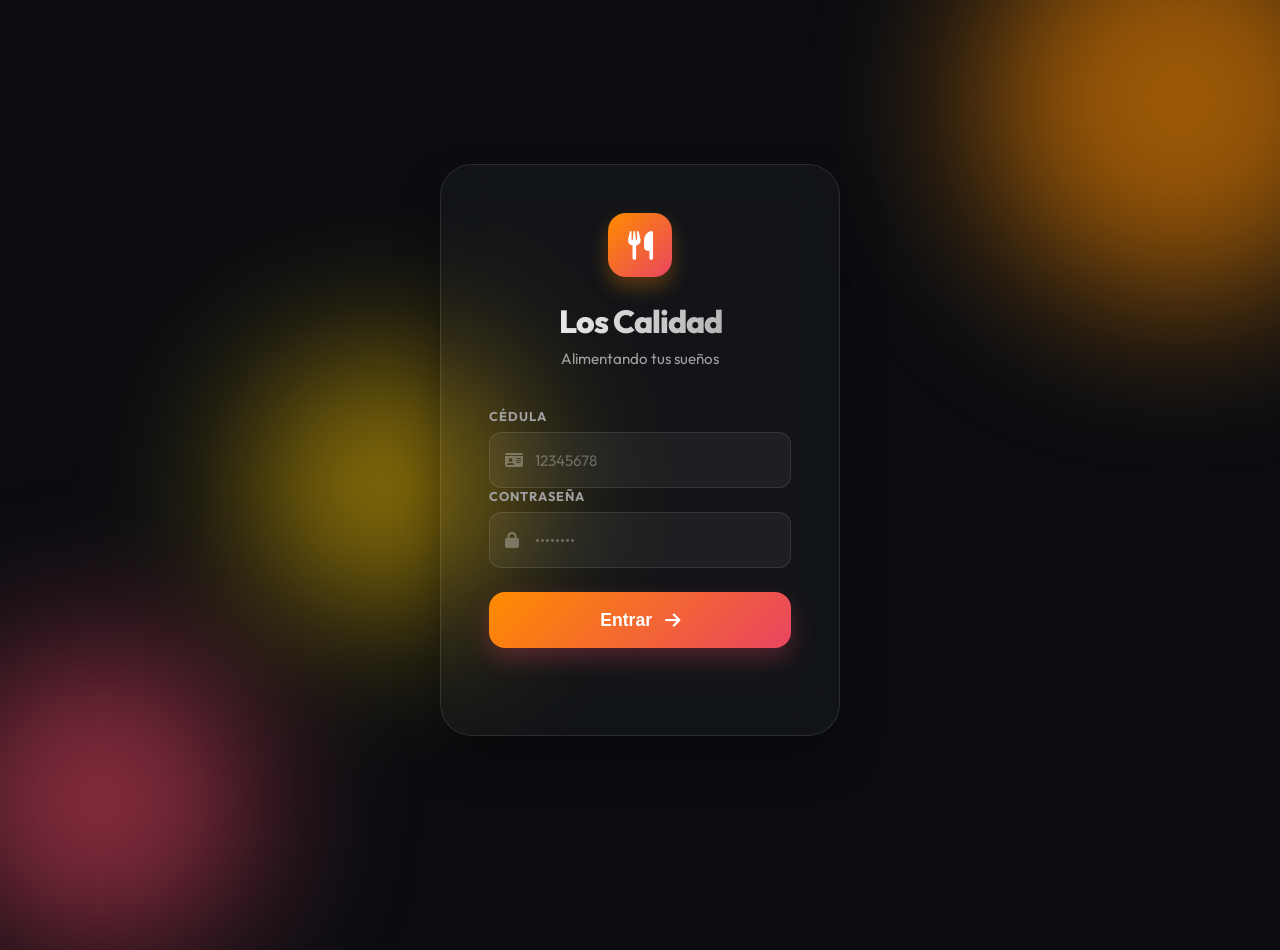
==== commit c2b4a845: "refactor: rename project to Los Calidad and implement CRUD for ingredients with standardized JSON AP" ====
--- a/index.html
+++ b/index.html
@@ -3,7 +3,7 @@
 <head>
     <meta charset="UTF-8">
     <meta name="viewport" content="width=device-width, initial-scale=1.0">
-    <title>Login - Comida247</title>
+    <title>Login - Los Calidad</title>
     <link href="https://fonts.googleapis.com/css2?family=Outfit:wght@300;400;600;800&display=swap" rel="stylesheet">
     <link rel="stylesheet" href="index.css">
     <link rel="stylesheet" href="https://cdnjs.cloudflare.com/ajax/libs/font-awesome/6.4.0/css/all.min.css">
@@ -23,7 +23,7 @@
                 <div class="logo-icon">
                     <i class="fas fa-utensils"></i>
                 </div>
-                <h1>Comida247</h1>
+                <h1>Los Calidad</h1>
                 <p>Alimentando tus sueños</p>
             </div>
 
--- a/index.css
+++ b/index.css
@@ -283,6 +283,27 @@
 
 .btn-logout { color: var(--danger) !important; }
 
+.nav-badge {
+    background: var(--accent);
+    color: white;
+    font-size: 0.7rem;
+    font-weight: 800;
+    padding: 2px 6px;
+    border-radius: 20px;
+    margin-left: 5px;
+    display: inline-block;
+    line-height: 1;
+    vertical-align: middle;
+    box-shadow: 0 2px 8px rgba(233, 69, 96, 0.4);
+    animation: badgePop 0.3s cubic-bezier(0.175, 0.885, 0.32, 1.275);
+}
+
+@keyframes badgePop {
+    from { transform: scale(0.5); opacity: 0; }
+    to { transform: scale(1); opacity: 1; }
+}
+
+
 .view-section {
     padding: 2rem;
     display: none;
@@ -901,11 +922,12 @@
 }
 
 .btn-pay {
-    background: linear-gradient(135deg, #00c853, #00e676);
-    color: #0b0d11;
+    background: linear-gradient(135deg, var(--primary), #ffb700);
+    color: white;
     border: none;
     font-weight: 800;
-    box-shadow: 0 8px 20px rgba(0, 200, 83, 0.3);
+    box-shadow: 0 8px 20px rgba(255, 140, 0, 0.2);
+
     border-radius: 12px;
     padding: 0.8rem 1.5rem;
     cursor: pointer;
@@ -926,3 +948,23 @@
 .btn-pay:active {
     transform: scale(0.95);
 }
+.paid-badge {
+    background: rgba(0, 230, 118, 0.1);
+    color: #00e676;
+    border: 1px solid rgba(0, 230, 118, 0.3);
+    font-size: 0.65rem;
+    padding: 4px 10px;
+    border-radius: 8px;
+    font-weight: 800;
+    text-transform: uppercase;
+    letter-spacing: 0.5px;
+    display: inline-flex;
+    align-items: center;
+    gap: 4px;
+    box-shadow: 0 4px 12px rgba(0, 230, 118, 0.1);
+}
+
+.paid-badge::before {
+    content: '✔';
+    font-size: 0.8rem;
+}
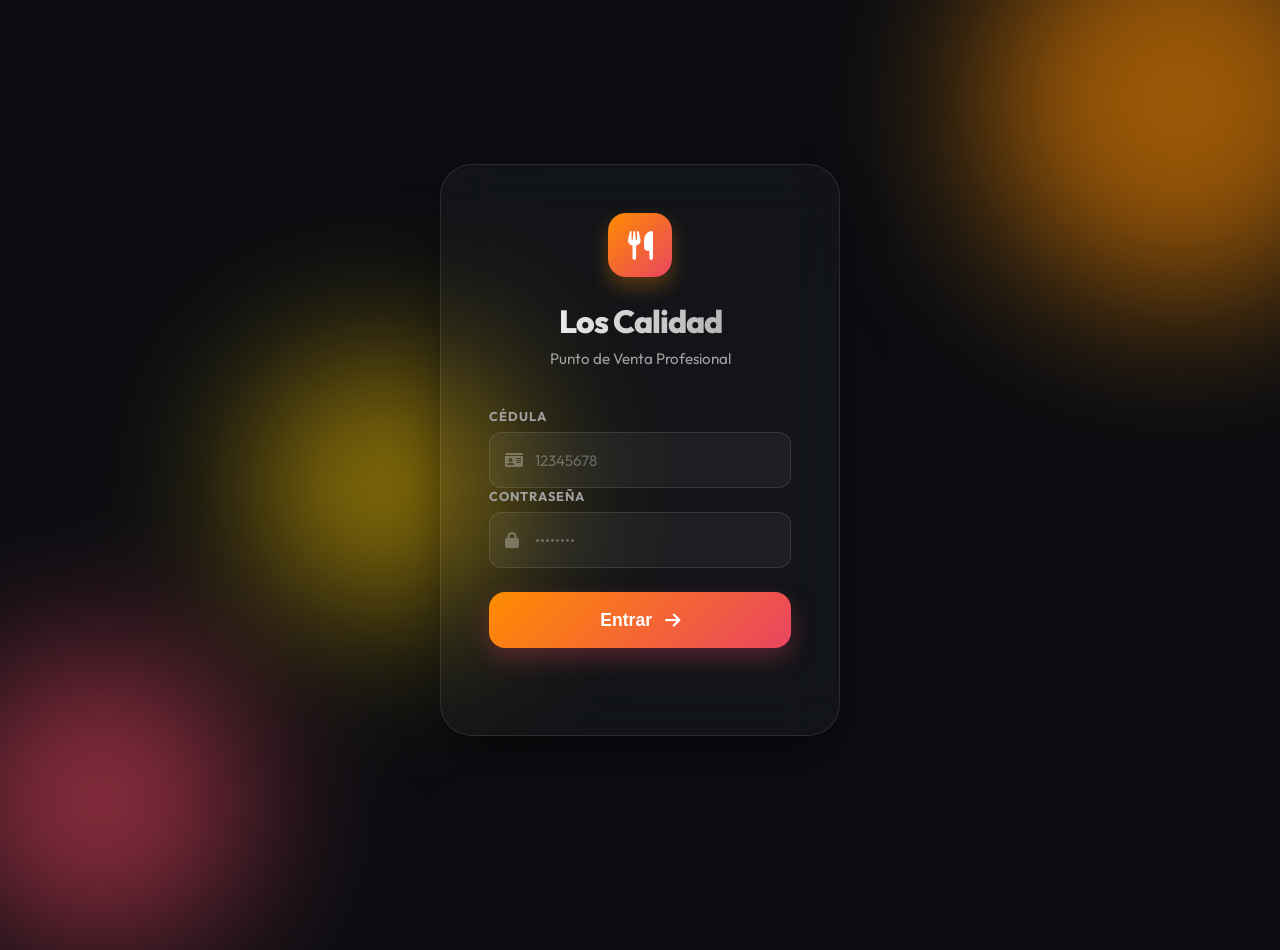
==== commit 58175d22: "refactor: update branding in index and implement defensive ingredient handling in item grouping logi" ====
--- a/index.html
+++ b/index.html
@@ -2,7 +2,8 @@
 <html lang="es">
 <head>
     <meta charset="UTF-8">
-    <meta name="viewport" content="width=device-width, initial-scale=1.0">
+    <meta name="viewport" content="width=device-width, initial-scale=1.0, maximum-scale=1.0, user-scalable=no">
+    <meta name="theme-color" content="#0b0d11">
     <title>Login - Los Calidad</title>
     <link href="https://fonts.googleapis.com/css2?family=Outfit:wght@300;400;600;800&display=swap" rel="stylesheet">
     <link rel="stylesheet" href="index.css">
@@ -24,14 +25,14 @@
                     <i class="fas fa-utensils"></i>
                 </div>
                 <h1>Los Calidad</h1>
-                <p>Alimentando tus sueños</p>
+                <p>Punto de Venta Profesional</p>
             </div>
 
             <div class="input-group">
                 <label for="cedula">Cédula</label>
                 <div class="input-wrapper">
                     <i class="fas fa-id-card"></i>
-                    <input type="text" id="cedula" placeholder="12345678" autocomplete="username">
+                    <input type="text" id="cedula" placeholder="12345678" autocomplete="username" inputmode="numeric" pattern="[0-9]*">
                 </div>
             </div>
 
--- a/index.css
+++ b/index.css
@@ -580,11 +580,11 @@
 .btn-status {
     width: 100%;
     margin-top: auto;
-    padding: 1.2rem;
-    border-radius: 15px;
+    padding: 0.8rem;
+    border-radius: 12px;
     border: none;
-    font-weight: 800;
-    font-size: 1.1rem;
+    font-weight: 700;
+    font-size: 0.85rem;
     cursor: pointer;
     text-transform: uppercase;
     transition: 0.2s;
@@ -803,19 +803,7 @@
     background: rgba(255, 255, 255, 0.08);
     color: white;
     display: flex;
-    align-items: center;
     justify-content: center;
-}
-
-
-.btn-small:hover {
-    background: rgba(255, 255, 255, 0.1);
-    transform: translateY(-1px);
-}
-
-.btn-small.btn-cancel {
-    background: rgba(255, 77, 109, 0.1);
-    color: var(--danger);
 }
 
 .btn-small.btn-cancel:hover {
@@ -925,7 +913,7 @@
     background: linear-gradient(135deg, var(--primary), #ffb700);
     color: white;
     border: none;
-    font-weight: 800;
+    font-weight: 700;
     box-shadow: 0 8px 20px rgba(255, 140, 0, 0.2);
 
     border-radius: 12px;
@@ -936,7 +924,7 @@
     align-items: center;
     justify-content: center;
     gap: 0.5rem;
-    font-size: 1rem;
+    font-size: 0.9rem;
 }
 
 .btn-pay:hover {
@@ -968,3 +956,281 @@
     content: '✔';
     font-size: 0.8rem;
 }
+
+/* MOBILE OPTIMIZATIONS (99% Usage) */
+@media (max-width: 768px) {
+    nav {
+        flex-direction: column;
+        align-items: flex-start;
+        padding: 0.8rem 1rem;
+        gap: 0.8rem;
+    }
+
+    .nav-links {
+        width: 100%;
+        overflow-x: auto;
+        padding-bottom: 5px;
+        -webkit-overflow-scrolling: touch;
+        gap: 0.5rem;
+        scrollbar-width: none;
+    }
+
+    .nav-links::-webkit-scrollbar {
+        display: none;
+    }
+
+    .nav-links button {
+        white-space: nowrap;
+        padding: 0.6rem 0.8rem;
+        font-size: 0.85rem;
+        flex-shrink: 0;
+    }
+
+    .view-section {
+        padding: 1rem;
+    }
+
+    .grid-container {
+        grid-template-columns: 1fr;
+        gap: 1.2rem;
+    }
+
+    .product-card img {
+        height: 160px;
+    }
+
+    .modal-content {
+        padding: 1.2rem;
+        width: 98%;
+        border-radius: 20px;
+    }
+
+    .cart-float {
+        width: 95%;
+        bottom: 1rem;
+        padding: 0.8rem 1rem;
+        gap: 0.5rem;
+        justify-content: space-between;
+    }
+
+    .btn-standby-float {
+        bottom: 6rem;
+        right: 1rem;
+        width: 50px;
+        height: 50px;
+    }
+
+    button, .btn-small, .btn-icon {
+        min-height: 44px;
+        min-width: 44px;
+    }
+
+    input, select, textarea {
+        font-size: 16px !important;
+    }
+
+    .admin-item {
+        flex-direction: column;
+        align-items: flex-start;
+        gap: 1rem;
+    }
+
+    .admin-item div {
+        width: 100%;
+        display: grid;
+        grid-template-columns: 1fr 1fr;
+        gap: 0.5rem;
+    }
+
+    .admin-item button {
+        width: 100%;
+    }
+}
+
+@media (max-width: 380px) {
+    .nav-brand { font-size: 1.2rem; }
+    .price-tag { font-size: 1.1rem; }
+    .product-info { padding: 1rem; }
+    .modal-actions { flex-direction: column; }
+}
+
+/* Dashboard Styles */
+.dashboard-grid {
+    display: grid;
+    grid-template-columns: repeat(auto-fit, minmax(400px, 1fr));
+    gap: 2rem;
+    margin-top: 2rem;
+}
+
+.chart-container {
+    background: var(--card-bg);
+    padding: 2rem;
+    border-radius: 24px;
+    border: 1px solid var(--border);
+    backdrop-filter: blur(10px);
+    box-shadow: 0 10px 30px rgba(0,0,0,0.2);
+}
+
+.chart-container h3 {
+    font-size: 1.1rem;
+    color: var(--text-muted);
+    margin-bottom: 1.5rem;
+    font-weight: 600;
+}
+
+@media (max-width: 600px) {
+    .dashboard-grid {
+        grid-template-columns: 1fr;
+    }
+    
+    .chart-container {
+        padding: 1rem;
+    }
+}
+
+/* Image Uploader Component */
+.image-uploader {
+    width: 100%;
+    height: 200px; /* Altura fija para contener cualquier imagen */
+    background: var(--input-bg);
+    border: 2px dashed var(--border);
+    border-radius: 20px;
+    display: flex;
+    align-items: center;
+    justify-content: center;
+    cursor: pointer;
+    overflow: hidden;
+    position: relative;
+    transition: all 0.3s cubic-bezier(0.4, 0, 0.2, 1);
+    margin-bottom: 0.5rem;
+}
+
+.image-uploader:hover {
+    border-color: var(--primary);
+    background: rgba(255, 140, 0, 0.05);
+    transform: translateY(-2px);
+}
+
+#prod-img-preview {
+    width: 100%;
+    height: 100%;
+    object-fit: cover;
+    position: absolute;
+    top: 0;
+    left: 0;
+    z-index: 1;
+}
+
+#upload-placeholder {
+    text-align: center;
+    color: var(--text-muted);
+    z-index: 2;
+    background: rgba(15, 17, 21, 0.6);
+    padding: 1rem;
+    border-radius: 15px;
+    backdrop-filter: blur(4px);
+    transition: all 0.3s;
+}
+
+.image-uploader:hover #upload-placeholder {
+    background: rgba(15, 17, 21, 0.8);
+    color: var(--primary);
+}
+
+.upload-icon {
+    font-size: 2.5rem;
+    display: block;
+    margin-bottom: 0.5rem;
+}
+
+.image-uploader:has(img[style*="display: block"]) #upload-placeholder {
+    opacity: 0;
+    transform: translateY(10px);
+}
+
+.image-uploader:hover #upload-placeholder {
+    opacity: 1 !important;
+    transform: translateY(0) !important;
+}
+
+/* Compact History List */
+.compact-history-list {
+    display: flex;
+    flex-direction: column;
+    gap: 0.2rem;
+    background: rgba(255, 255, 255, 0.02);
+    border-radius: 12px;
+    overflow: hidden;
+    border: 1px solid var(--border);
+}
+
+.history-row {
+    display: flex;
+    align-items: center;
+    padding: 0.8rem 1.2rem;
+    background: rgba(255, 255, 255, 0.03);
+    cursor: pointer;
+    transition: all 0.2s;
+    border-bottom: 1px solid var(--border);
+    font-size: 0.9rem;
+    gap: 1rem;
+}
+
+.history-row:last-child {
+    border-bottom: none;
+}
+
+.history-row:hover {
+    background: rgba(255, 255, 255, 0.08);
+    transform: translateX(4px);
+}
+
+.history-id {
+    font-weight: 800;
+    color: var(--primary);
+    min-width: 40px;
+}
+
+.history-name {
+    font-weight: 600;
+    white-space: nowrap;
+    overflow: hidden;
+    text-overflow: ellipsis;
+}
+
+.history-time {
+    color: var(--text-muted);
+    font-size: 0.8rem;
+    min-width: 70px;
+}
+
+.history-total {
+    font-weight: 700;
+    color: var(--secondary);
+    min-width: 80px;
+    text-align: right;
+}
+
+.history-status {
+    min-width: 90px;
+    text-align: center;
+    font-size: 0.7rem;
+    font-weight: 800;
+    padding: 2px 8px;
+    border-radius: 6px;
+    background: rgba(255,255,255,0.05);
+}
+
+.history-status.cobrado, .history-status.despachado { 
+    color: var(--success); 
+    background: rgba(0, 230, 118, 0.1);
+}
+.history-status.listo { 
+    color: var(--secondary); 
+    background: rgba(255, 204, 0, 0.1);
+}
+
+@media (max-width: 600px) {
+    .history-status, .history-time { display: none; }
+    .history-row { padding: 0.7rem 1rem; }
+}
